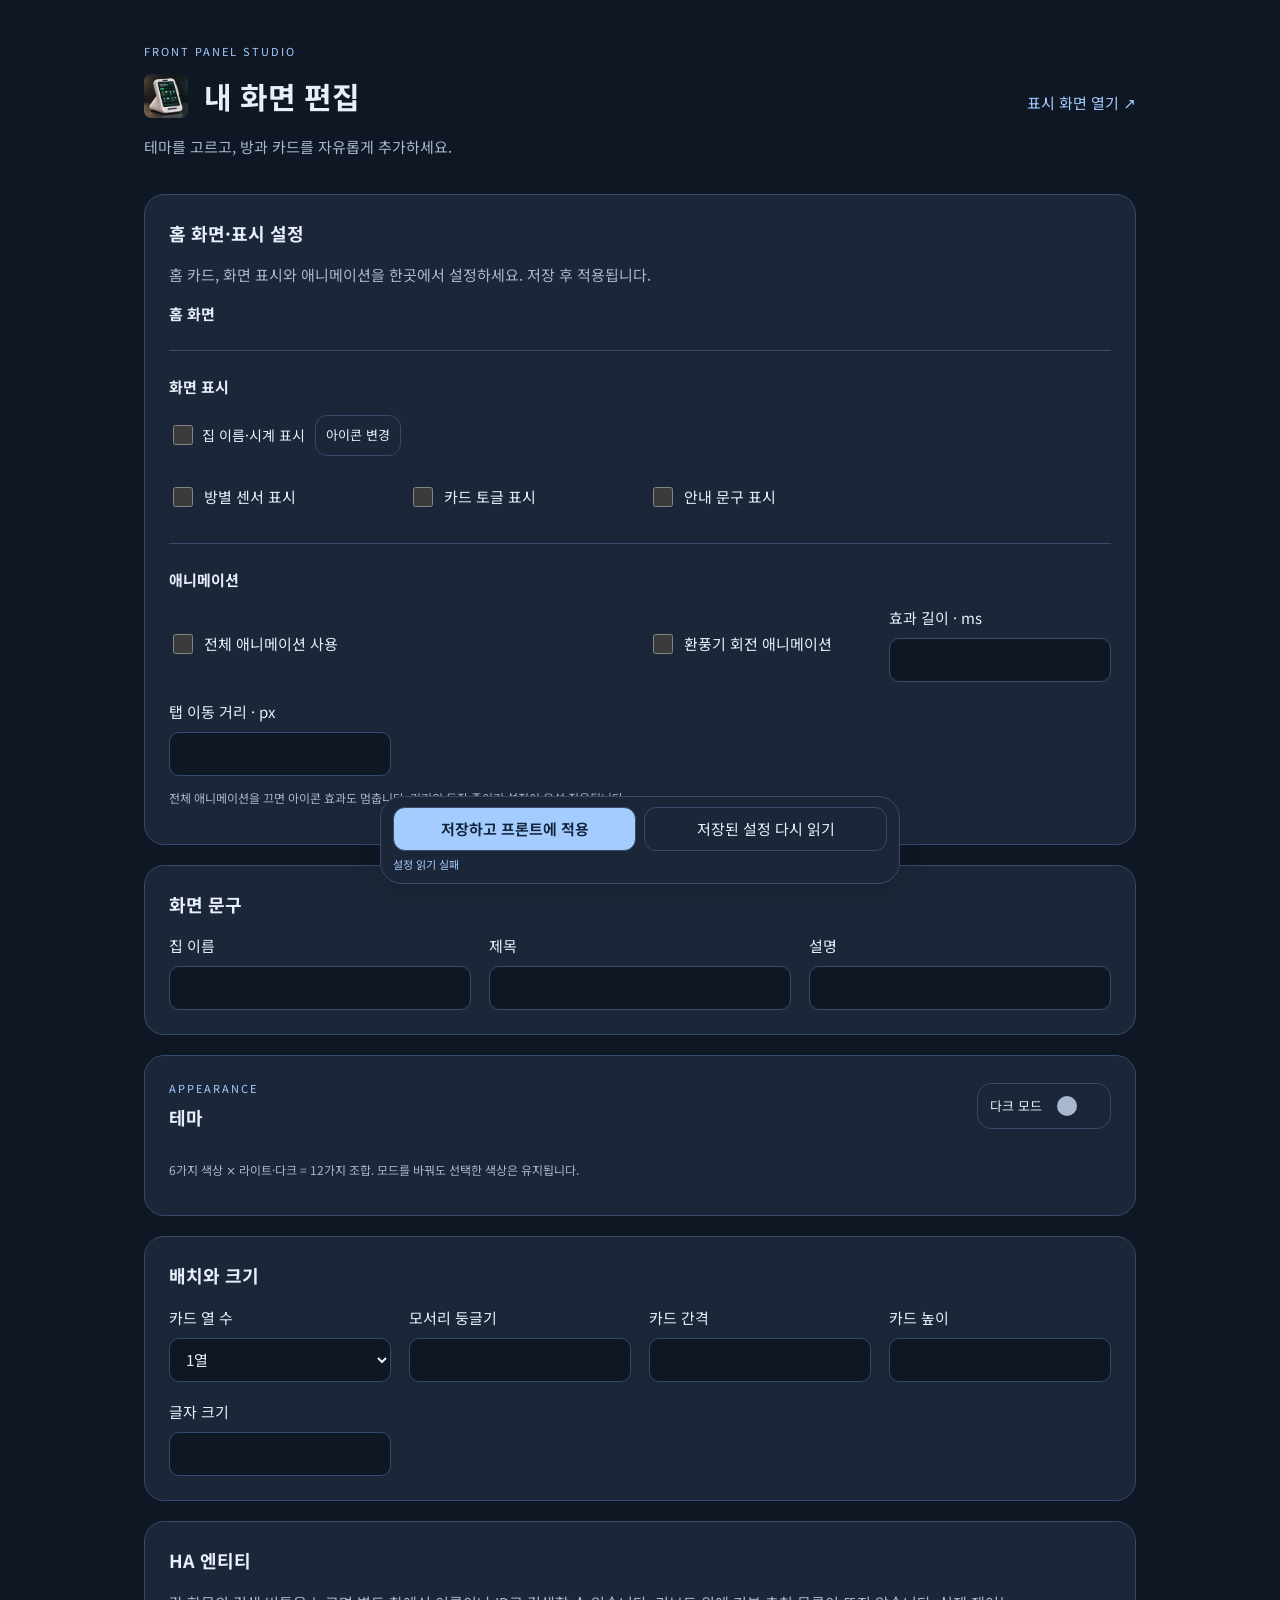
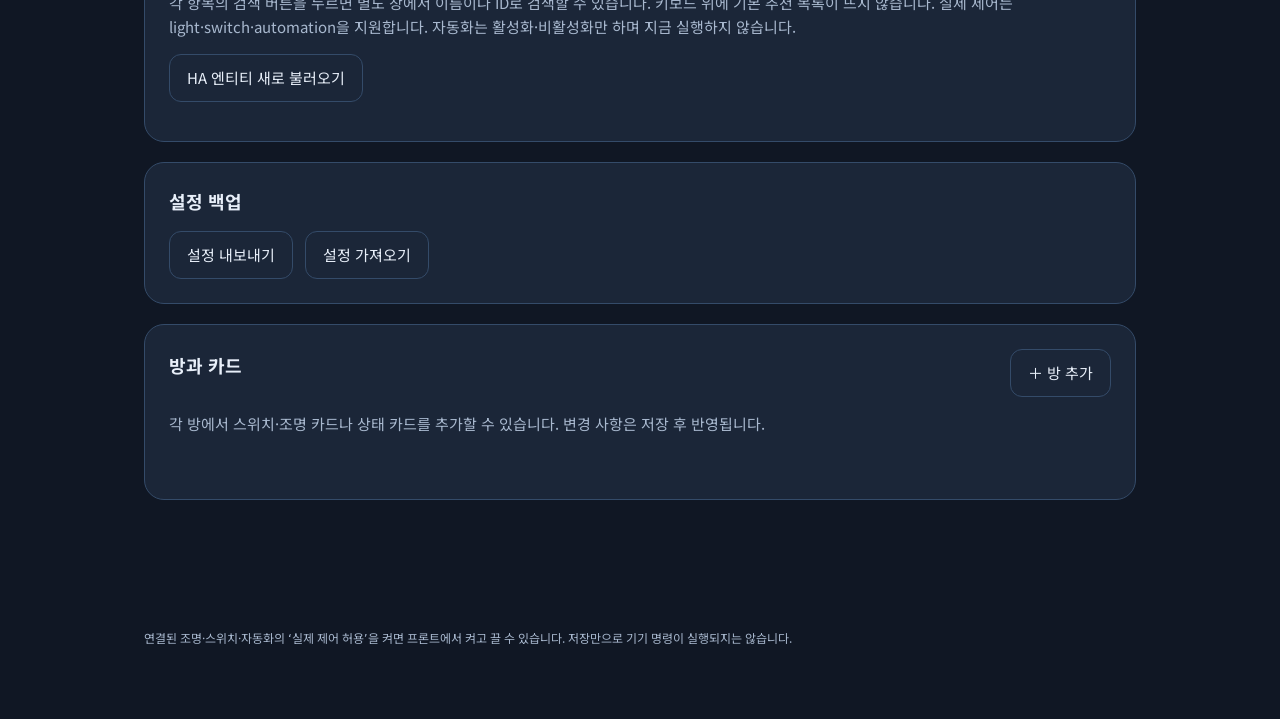
==== front_panel/www/editor.html @ 94c93dd9 "Release Front Panel 1.0.0 with installation guide" ====
<!doctype html>
<html lang="ko"><head><meta charset="utf-8"><meta name="viewport" content="width=device-width,initial-scale=1,interactive-widget=resizes-content"><title>Front Panel · 편집기</title><link rel="stylesheet" href="./editor.css?v=0833"><link rel="stylesheet" href="./appearance.css?v=0834"><link rel="stylesheet" href="./home.css?v=0826"><script defer src="./ui.js?v=0827"></script><script defer src="./editor.js?v=0833"></script><link rel="stylesheet" href="./glass.css?v=0833"></head>
<body><main class="editor"><header><div><p class="eyebrow">FRONT PANEL STUDIO</p><h1 class="editor-title"><img src="./addon-icon.png?v=0826" width="44" height="44" alt=""><span>내 화면 편집</span></h1><p>테마를 고르고, 방과 카드를 자유롭게 추가하세요.</p></div><a href="./?view=panel" target="_blank" rel="noopener">표시 화면 열기 ↗</a></header>
<form id="editor-form">
<section id="home-display-settings"><h2>홈 화면·표시 설정</h2><p>홈 카드, 화면 표시와 애니메이션을 한곳에서 설정하세요. 저장 후 적용됩니다.</p><div class="settings-group"><h3>홈 화면</h3><div id="home-settings"></div></div><div class="settings-group" id="display-settings"><h3>화면 표시</h3><div class="fields"><div class="header-display-controls"><label class="check"><input name="header" type="checkbox">집 이름·시계 표시</label><button type="button" id="change-header-icon">아이콘 변경</button></div><label class="check"><input name="sensors" type="checkbox">방별 센서 표시</label><label class="check"><input name="card_toggles" type="checkbox">카드 토글 표시</label><label class="check"><input name="notice" type="checkbox">안내 문구 표시</label></div></div><div class="settings-group" id="animation-settings"><h3>애니메이션</h3><div class="fields"><label class="check"><input name="enabled" type="checkbox">전체 애니메이션 사용</label><div id="home-animation-settings"></div><label class="check"><input name="fan_enabled" type="checkbox">환풍기 회전 애니메이션</label><label>효과 길이 · ms<input name="duration" type="number" min="0" max="800" required></label><label>탭 이동 거리 · px<input name="distance" type="number" min="0" max="30" required></label></div><p class="hint">전체 애니메이션을 끄면 아이콘 효과도 멈춥니다. 기기의 동작 줄이기 설정이 우선 적용됩니다.</p></div></section>
<section><h2>화면 문구</h2><div class="fields"><label>집 이름<input name="brand" maxlength="80" required></label><label>제목<input name="title" maxlength="80" required></label><label>설명<input name="subtitle" maxlength="80" required></label></div></section>
<section class="appearance-section"><div class="appearance-toolbar"><div><p class="eyebrow">APPEARANCE</p><h2>테마</h2></div><button type="button" id="editor-mode-toggle" class="mode-control" role="switch" aria-checked="false" aria-label="다크 모드"><span>다크 모드</span><span class="mode-toggle-track" aria-hidden="true"><i></i></span></button></div><p id="theme-summary"></p><div id="themes" class="theme-grid"></div><p class="hint">6가지 색상 × 라이트·다크 = 12가지 조합. 모드를 바꿔도 선택한 색상은 유지됩니다.</p></section>
<section><h2>배치와 크기</h2><div class="fields"><label>카드 열 수<select name="columns"><option value="1">1열</option><option value="2">2열</option><option value="3">3열</option></select></label><label>모서리 둥글기<input name="radius" type="number" min="0" max="48" required></label><label>카드 간격<input name="gap" type="number" min="4" max="40" required></label><label>카드 높이<input name="cardHeight" type="number" min="110" max="300" required></label><label>글자 크기<input name="fontSize" type="number" min="12" max="24" required></label></div></section>
<section><h2>HA 엔티티</h2><p>각 항목의 검색 버튼을 누르면 별도 창에서 이름이나 ID로 검색할 수 있습니다. 키보드 위에 기본 추천 목록이 뜨지 않습니다. 실제 제어는 light·switch·automation을 지원합니다. 자동화는 활성화·비활성화만 하며 지금 실행하지 않습니다.</p><button type="button" id="load-entities">HA 엔티티 새로 불러오기</button><p id="ha-message" role="status"></p></section>


<section><h2>설정 백업</h2><div class="actions"><button id="export" type="button">설정 내보내기</button><label class="file">설정 가져오기<input id="import" type="file" accept="application/json,.json"></label></div></section>
<section><div class="section-head"><h2>방과 카드</h2><button type="button" id="add-room">＋ 방 추가</button></div><p>각 방에서 스위치·조명 카드나 상태 카드를 추가할 수 있습니다. 변경 사항은 저장 후 반영됩니다.</p><div id="editor-room-tabs" class="editor-room-tabs" role="tablist" aria-label="편집할 방"></div><div id="rooms-editor"></div></section>
<footer><button type="submit" id="save">저장하고 프론트에 적용</button><button type="button" id="reload">저장된 설정 다시 읽기</button><span id="message" role="status"></span></footer>
</form><p class="hint">연결된 조명·스위치·자동화의 ‘실제 제어 허용’을 켜면 프론트에서 켜고 끌 수 있습니다. 저장만으로 기기 명령이 실행되지는 않습니다.</p></main><dialog id="header-icon-dialog" aria-labelledby="header-icon-title"><h2 id="header-icon-title">아이콘 변경</h2><p>File Editor의 www 폴더에 이미지를 넣고, 그 안의 상대 경로를 입력하세요.</p><label>이미지 경로<input id="header-icon-path" type="text" maxlength="240" placeholder="front-panel/icon.png" autocomplete="off"></label><p class="hint">PNG · JPG · WEBP · GIF, 2MB 이하. 비워 두면 기본 아이콘을 사용합니다. 파일을 교체한 뒤 표시 화면을 새로고침하세요.</p><p id="header-icon-error" role="status"></p><div class="actions"><button type="button" id="apply-header-icon">선택</button><button type="button" id="cancel-header-icon">취소</button></div></dialog></body></html>
---- front_panel/www/editor.css ----
@font-face{font-family:PanelKO;src:url('./panel-ko.ttf?v=0825') format('truetype');font-weight:100 900;font-display:swap}
:root{--bg:#101724;--surface:#1b2638;--text:#e8eff9;--muted:#a8b8ce;--accent:#a4ccff;--line:#344b69;--active:#b4d6ff;--soft:#b4d6ff;--on-active:#12243b;--on-accent:#12243b;color-scheme:dark}@font-face{font-family:PanelFallback;src:url('./panel-ko.woff2') format('woff2');font-weight:100 900;font-display:swap;unicode-range:U+AC00-D7A3,U+1100-11FF,U+3130-318F}*{box-sizing:border-box}[hidden]{display:none!important}body{margin:0;background:var(--bg);color:var(--text);font:15px PanelKO,PanelFallback,system-ui,sans-serif;line-height:1.6}.editor{max-width:1040px;padding:32px 24px 60px;margin:auto}header,.section-head{display:flex;align-items:center;justify-content:space-between;gap:20px}h1{margin:4px 0;font-size:30px}h2{font-size:18px;margin:0 0 16px}p{color:var(--muted)}.eyebrow{letter-spacing:2px;font-size:11px;color:var(--accent)}section{background:var(--surface);border:1px solid var(--line);border-radius:20px;padding:24px;margin:20px 0}.fields{display:grid;grid-template-columns:repeat(auto-fit,minmax(180px,1fr));gap:18px}label{display:flex;flex-direction:column;gap:8px;color:var(--text)}input,select,button,.file{font:inherit;color:inherit}input,select{width:100%;min-height:44px;background:var(--bg);border:1px solid var(--line);border-radius:10px;padding:9px 12px}input::placeholder{color:var(--muted)}.check{flex-direction:row;align-items:center;min-height:44px}.check input{width:20px;min-height:20px;height:20px;accent-color:var(--accent)}button,.file{border:1px solid var(--line);border-radius:12px;background:var(--surface);padding:11px 17px;cursor:pointer}button:disabled{opacity:.4;cursor:default}button[type=submit]{background:var(--accent);color:var(--on-accent);font-weight:650}a{color:var(--accent);text-decoration:none}.actions,footer{display:flex;align-items:center;flex-wrap:wrap;gap:12px}footer{display:grid;grid-template-columns:repeat(2,minmax(0,1fr));align-items:stretch;position:sticky;bottom:16px;bottom:max(16px,env(safe-area-inset-bottom));z-index:4;width:min(520px,calc(100% - 24px));background:var(--surface);border:1px solid var(--line);border-radius:22px;padding:10px 12px;margin:20px auto;gap:6px 8px;box-shadow:0 10px 26px #0000001c}.file input{display:none}footer>button{min-width:0;min-height:44px;padding:8px 6px;white-space:normal;word-break:keep-all;overflow-wrap:normal}#message{grid-column:1/-1;color:var(--accent);font-size:11px;line-height:1.4;min-width:0;overflow-wrap:anywhere}small,.hint{color:var(--muted);font-size:12px}.login{max-width:430px;margin:10vh auto;padding:30px}.login form{display:grid;gap:20px;margin:30px 0}button:focus-visible,input:focus-visible,select:focus-visible,a:focus-visible{outline:3px solid var(--accent);outline-offset:3px}
.theme-grid{display:grid;grid-template-columns:repeat(3,1fr);gap:14px}.theme-tile{text-align:left;padding:12px;background:var(--bg)}.theme-tile[aria-pressed=true]{outline:2px solid var(--accent);outline-offset:2px}.theme-preview{height:65px;display:flex;gap:8px;align-items:center;padding:14px;border-radius:8px;margin-bottom:10px}.theme-preview span{display:block;flex:1;height:30px;border-radius:7px}.theme-tile b{font-size:13px}.room-editor{padding:18px;border:1px solid var(--line);border-radius:15px;margin:18px 0;background:var(--bg)}.room-head{display:flex;align-items:end;gap:10px;margin-bottom:18px}.room-head label{flex:1}.room-head button{padding:10px}.card-editor{background:var(--surface);border:1px solid var(--line);padding:16px;border-radius:12px;margin-bottom:14px}.card-editor-top{display:flex;align-items:end;gap:8px;margin-bottom:14px}.card-editor-top label{flex:1}.card-editor-top button{padding:10px}.icon-preview{display:grid;place-items:center;width:40px;min-width:40px;height:44px;color:var(--accent)}.icon-preview svg{height:29px;width:29px}.danger{color:var(--text);border-style:dashed}.room-sensors{border:1px solid var(--line);border-radius:12px;padding:16px;margin-bottom:20px;background:var(--surface)}.room-sensors h3{font-size:15px;margin:0 0 14px}.entity-field{display:flex;gap:8px;min-width:0}.entity-field input{min-width:0;flex:1;text-overflow:ellipsis;cursor:pointer}.entity-field button{flex-shrink:0;padding:9px 12px}
.entity-picker{position:fixed;top:var(--picker-top,0px);left:var(--picker-left,0px);width:var(--picker-width,100%);height:var(--picker-height,100dvh);display:flex;align-items:center;justify-content:center;background:var(--bg);z-index:9999;padding:12px;overflow:hidden}.picker-box{width:min(640px,100%);height:100%;max-height:900px;min-height:0;display:flex;flex-direction:column;gap:12px;background:var(--surface);border:1px solid var(--line);border-radius:18px;padding:16px}.picker-head{display:flex;align-items:center;justify-content:space-between;gap:12px;flex-shrink:0}.picker-head h2{margin:0;font-size:17px}.picker-head button{padding:8px 12px}.picker-search{font-size:16px;flex-shrink:0;min-height:48px}.picker-count{margin:0;font-size:12px;flex-shrink:0}.picker-results{flex:1;min-height:0;overflow-y:auto;overscroll-behavior:contain;touch-action:pan-y;display:flex;flex-direction:column;gap:8px}.entity-result{text-align:left;display:block;flex-shrink:0;padding:10px 12px;min-height:66px;overflow-wrap:anywhere;background:var(--bg)}.entity-result b{display:block;font-size:14px}.entity-result span{display:block;font-size:12px;color:var(--muted)}.entity-result small{color:var(--accent)}.picker-footer{display:flex;gap:8px;flex-wrap:wrap;flex-shrink:0}.picker-footer button{padding:9px 12px}
.editor-room-tabs{display:flex;gap:8px;overflow-x:auto;position:sticky;top:0;z-index:3;background:var(--surface);padding:12px 0;scrollbar-width:thin}.editor-room-tab{flex-shrink:0;min-height:44px}.editor-room-tab[aria-selected=true]{background:var(--accent);color:var(--on-accent);border-color:var(--accent);font-weight:650}.sensor-editor{padding:14px 0;border-bottom:1px solid var(--line);margin-bottom:16px}.room-head label,.card-editor-top label{min-width:0}button:focus-visible{outline:2px solid var(--accent);outline-offset:2px}
.settings-group+.settings-group{border-top:1px solid var(--line);margin-top:24px;padding-top:24px}.settings-group h3{font-size:15px;margin:0 0 14px}#home-animation-settings{min-width:0}
@media(max-width:650px){header{display:block}.editor{padding:20px 12px}section{padding:17px}footer>button{font-size:12px}.fields{grid-template-columns:1fr}.theme-grid{grid-template-columns:repeat(2,1fr)}.room-editor{padding:12px}.room-head,.card-editor-top{flex-wrap:wrap}.room-head label{flex-basis:100%}.card-editor-top label{flex-basis:65%}.card-editor{padding:12px}.section-head{align-items:start}.section-head button{font-size:12px;padding:9px}.entity-picker{padding:4px}.picker-box{padding:12px;border-radius:12px;gap:8px}}

.header-display-controls{grid-column:1/-1;display:flex;align-items:center;gap:10px;flex-wrap:nowrap}.header-display-controls .check{margin:0;font-size:14px;gap:6px;white-space:nowrap}#change-header-icon{font-size:13px;padding:9px 10px;white-space:nowrap;transition:opacity 180ms ease}#change-header-icon:disabled{opacity:.4;cursor:not-allowed}#header-icon-dialog{max-width:min(520px,calc(100% - 24px));background:var(--surface);color:var(--text);border:1px solid var(--line);border-radius:18px;padding:24px}#header-icon-dialog::backdrop{background:rgb(0 0 0 / .55)}#header-icon-error{color:var(--accent)}

.check.setting-disabled{opacity:.45;cursor:not-allowed}.check.setting-disabled input{cursor:not-allowed}

.home-connection-group{min-width:0;border:1px solid var(--line);border-radius:14px;padding:4px 16px;margin:12px 0;background:var(--bg)}.home-connection-group>summary{min-width:0}.connection-title{font-weight:650;color:var(--text)}.connection-status{display:block;padding-left:18px;overflow:hidden;text-overflow:ellipsis;white-space:nowrap;max-width:100%;color:var(--muted)}.home-connection-group>.fields{padding-top:4px}.home-connection-group .hint{overflow-wrap:anywhere}.home-connection-group .fields>label{min-width:0}

.home-connection-group.connection-disabled{opacity:.45}.home-connection-group.connection-disabled input,.home-connection-group.connection-disabled select,.home-connection-group.connection-disabled button{cursor:not-allowed}

.connection-subsection{grid-column:1/-1;min-width:0}.connection-subsection+.connection-subsection{border-top:1px solid var(--line);padding-top:16px;margin-top:4px}.connection-subtitle{font-size:14px;color:var(--text);margin:0 0 10px}.home-connection-group .connection-subsection>.fields{margin-top:0;padding-top:0}

/* Separate add-card buttons from the following sensor editor, including wrapped rows. */
.room-editor>.actions+.room-sensors{margin-top:20px}

.editor-title{display:flex;align-items:center;gap:16px}.editor-title img{width:44px;height:44px;object-fit:contain;flex-shrink:0}@media(max-width:650px){.editor-title{gap:14px}.editor-title img{width:40px;height:40px}}
---- front_panel/www/appearance.css ----
/* Shared appearance controls and semantic states. No CDN or runtime library. */
/* Floating navigation geometry is shared by every theme; glass keeps its approved material overrides. */
nav{bottom:16px;bottom:max(16px,env(safe-area-inset-bottom));width:min(520px,calc(100% - 48px));border:1px solid var(--line);border-radius:22px;padding:4px;background:var(--surface);box-shadow:0 10px 26px #0000001c}
nav .nav-item{border-radius:18px;min-height:44px;padding:8px 10px}
/* Navigation glyphs must not depend on a platform/font fallback. Center the visible icon+label group. */
.nav-item{line-height:1.2}
.nav-item .nav-icon{display:inline-flex;align-items:center;justify-content:center;flex:0 0 21px;width:21px;height:21px;font-size:0;line-height:0}
.nav-item .nav-icon svg{display:block;width:21px;height:21px}
.nav-item .nav-label{display:inline-block;flex:0 0 auto;font-size:inherit;line-height:inherit}

/* Viewer switch: dark on the left, light on the right; editor toggle unchanged. */
#panel-mode-toggle .mode-toggle-track{width:50px;height:32px;padding:3px;background:var(--switch-off);transition:background-color var(--motion,200ms) ease}
#panel-mode-toggle .mode-toggle-track i{position:relative;width:26px;height:26px;background:var(--accent);color:var(--on-accent);transform:translateX(18px);transition:transform var(--motion,200ms) cubic-bezier(.22,.68,.25,1),background-color var(--motion,200ms) ease,color var(--motion,200ms) ease}
#panel-mode-toggle[aria-checked=true] .mode-toggle-track i{transform:translateX(0)}
#panel-mode-toggle[aria-checked=true] .mode-toggle-track{background:var(--switch-off)}
#panel-mode-toggle .mode-toggle-track svg{position:absolute;inset:5px;width:16px;height:16px;transition:opacity var(--motion,200ms) ease,transform var(--motion,200ms) ease}
#panel-mode-toggle .mode-moon{opacity:0;transform:rotate(-35deg) scale(.65)}
#panel-mode-toggle .mode-sun{opacity:1;transform:rotate(0) scale(1)}
#panel-mode-toggle[aria-checked=true] .mode-moon{opacity:1;transform:rotate(0) scale(1)}
#panel-mode-toggle[aria-checked=true] .mode-sun{opacity:0;transform:rotate(35deg) scale(.65)}
:root.no-motion #panel-mode-toggle .mode-toggle-track,:root.no-motion #panel-mode-toggle .mode-toggle-track i,:root.no-motion #panel-mode-toggle .mode-toggle-track svg{transition:none}
@media(prefers-reduced-motion:reduce){#panel-mode-toggle .mode-toggle-track,#panel-mode-toggle .mode-toggle-track i,#panel-mode-toggle .mode-toggle-track svg{transition:none}}

.header-tools{display:flex;align-items:center;gap:14px}.mode-control{display:inline-flex;align-items:center;justify-content:center;gap:12px;min-height:44px;padding:9px 12px;border:1px solid var(--line);border-radius:14px;background:var(--surface);color:var(--text);font:inherit;cursor:pointer;flex-shrink:0}.mode-control:focus-visible{outline:3px solid var(--accent);outline-offset:3px}.mode-toggle-track{position:relative;display:block;width:44px;height:26px;border-radius:20px;background:var(--switch-off);padding:3px;flex-shrink:0}.mode-toggle-track i{display:block;width:20px;height:20px;border-radius:50%;background:var(--muted);transition:transform var(--motion,180ms),background-color var(--motion,180ms)}.mode-control[aria-checked=true] .mode-toggle-track{background:var(--accent)}.mode-control[aria-checked=true] .mode-toggle-track i{background:var(--on-accent);transform:translateX(18px)}#panel-mode-toggle{padding:5px;border-radius:14px}
.device-card{box-shadow:none}.device-card .icon{width:48px;height:48px;display:grid;place-items:center;border-radius:16px;background:var(--icon-bg-off);color:var(--icon-off);flex-shrink:0}.device-card .icon svg{width:26px;height:26px}.device-card[aria-pressed=true]{border-color:var(--active-border)}.device-card[aria-pressed=true] .icon{background:var(--icon-bg-on);color:var(--icon-on)}.device-card .card-top{margin-bottom:22px}.room-tabs button[aria-selected=true],.nav-item.active{background:var(--soft);color:var(--accent)}:root[data-mode=light] .device-card{box-shadow:0 2px 6px rgba(20,28,40,.035)}:root[data-mode=dark] .device-card{box-shadow:none}
.appearance-toolbar{display:flex;align-items:center;justify-content:space-between;gap:16px}.appearance-toolbar h2{margin:0}.appearance-toolbar .eyebrow{margin:0 0 5px}.appearance-toolbar .mode-control{font-size:13px}.theme-grid{gap:16px}.theme-tile{padding:10px;border-radius:16px;background:var(--surface);border:1px solid var(--line)}.theme-tile[aria-pressed=true]{outline:2px solid var(--accent);outline-offset:2px}.theme-preview{height:92px;display:flex;flex-direction:column;align-items:stretch;gap:12px;padding:12px;background:var(--mini-background);border-radius:10px;border:1px solid var(--mini-line);margin-bottom:10px}.theme-preview .mini-header{display:flex;align-items:center;gap:6px;height:8px;flex:none;background:none}.theme-preview .mini-dot{width:8px;height:8px;border-radius:50%;background:var(--mini-accent);display:block;flex-shrink:0}.theme-preview .mini-line{height:4px;width:35%;background:var(--mini-line);border-radius:4px;display:block}.theme-preview .mini-controls{display:flex;height:40px;gap:8px;background:none;flex:none;border-radius:0}.theme-preview .mini-card{display:flex;align-items:center;justify-content:space-between;flex:1;height:40px;padding:8px;border-radius:8px;background:var(--mini-surface);border:1px solid var(--mini-line)}.theme-preview .mini-card.on{background:var(--mini-active)}.theme-preview .mini-card:not(.on) .mini-dot{background:var(--mini-line)}.theme-preview .mini-switch{display:block;width:17px;height:9px;border-radius:8px;background:var(--mini-line)}.theme-preview .on .mini-switch{background:var(--mini-accent)}.theme-name{display:flex;align-items:center;justify-content:space-between;padding:0 3px;gap:8px}.theme-name b{font-size:13px}.theme-check{color:var(--accent);font-size:15px;min-width:18px;font-weight:700}#theme-summary{font-size:13px;line-height:1.7;margin:16px 0}
@media(max-width:650px){.appearance-toolbar{align-items:start;flex-wrap:wrap}.appearance-toolbar .mode-control{margin-left:auto}.theme-grid{gap:12px}.header-tools{gap:8px}#panel-mode-toggle{padding:4px;min-height:40px}.clock strong{font-size:24px}.clock span{font-size:10px}.theme-preview{padding:9px;gap:12px}.theme-preview .mini-card{padding:7px}}

.device-card[aria-pressed=true] .fan-hub{fill:var(--icon-bg-on)}
---- front_panel/www/home.css ----
.weather-symbol g{transform-box:view-box}.weather-rays{transform-origin:24px 24px;animation:weather-rays 24s linear infinite}.weather-cloud{animation:weather-cloud 6s ease-in-out infinite}.weather-rain-detail{animation:weather-rain 1.5s linear infinite}.weather-snow-detail,.weather-mixed-detail{animation:weather-snow 3s ease-in-out infinite}.weather-stars,.weather-partly-sun{animation:weather-glow 3s ease-in-out infinite}.weather-fog-detail,.weather-wind{animation:weather-breeze 3s ease-in-out infinite}.weather-storm-detail{animation:weather-lightning 6s linear infinite}@keyframes weather-rays{to{transform:rotate(360deg)}}@keyframes weather-cloud{0%,100%{transform:translateX(-1px)}50%{transform:translateX(1px)}}@keyframes weather-rain{0%{transform:translateY(-1px);opacity:.3}35%{opacity:1}100%{transform:translateY(3px);opacity:.3}}@keyframes weather-snow{0%,100%{transform:translate(0,-1px);opacity:.6}50%{transform:translate(1px,2px);opacity:1}}@keyframes weather-glow{0%,100%{opacity:.55}50%{opacity:1}}@keyframes weather-breeze{0%,100%{transform:translateX(-1px)}50%{transform:translateX(2px)}}@keyframes weather-lightning{0%,69%,76%,100%{opacity:.55}70%,73%{opacity:1}71%,74%{opacity:.35}}[data-icon-animation=false] .weather-symbol *,[data-icon-animation=false] .laundry-card *,.no-motion .weather-symbol *{animation:none!important;transform:none!important}@media(prefers-reduced-motion:reduce){.weather-symbol *,.laundry-card *{animation:none!important;transform:none!important}}
.home-content{display:grid;gap:18px;margin-top:18px}.home-card{background:var(--surface);border:1px solid var(--line);border-radius:var(--radius);padding:26px;min-width:0;overflow:hidden}.home-large{height:360px;display:flex;flex-direction:column;justify-content:space-between}.home-card-head{display:flex;align-items:center;justify-content:space-between;gap:12px}.home-eyebrow{font-size:17px;font-weight:650;color:var(--text)}.home-chip{font-size:12px;line-height:1.5;color:var(--accent);background:var(--bg);border:1px solid var(--line);padding:6px 12px;border-radius:999px;flex-shrink:0}.home-hero{display:flex;align-items:center;justify-content:space-between;gap:18px;min-width:0}.home-hero>div{min-width:0}.home-muted{font-size:13px;color:var(--muted);line-height:1.6;margin:6px 0;overflow-wrap:anywhere}.home-big{display:block;color:var(--text);font-size:clamp(32px,7vw,64px);line-height:1.3;font-weight:600;letter-spacing:-1px;overflow-wrap:anywhere}.laundry-time{display:flex;align-items:baseline;flex-wrap:wrap;gap:4px 10px}.laundry-suffix{font-size:18px;color:var(--muted);letter-spacing:0;white-space:nowrap}.home-hero svg{width:96px;height:96px;color:var(--accent);flex-shrink:0}.laundry-card{border-color:var(--active-border);background:var(--active)}.laundry-card .home-big{color:var(--on-active)}.home-card h2{font-size:20px;font-weight:600;margin:0;color:var(--text)}.home-tasks{padding:0;margin:14px 0 0;list-style:none;display:grid;gap:12px}.home-tasks li{display:flex;gap:12px;align-items:flex-start;flex-wrap:wrap;font-size:16px;line-height:1.6;color:var(--text);overflow-wrap:anywhere}.home-tasks li>span:nth-child(2){flex:1;min-width:0}.home-tasks small{flex-basis:100%;padding-left:28px}.task-dot{color:var(--accent);flex-shrink:0}.home-connections{margin-top:22px}.home-connections summary{cursor:pointer;color:var(--accent);padding:10px 0}.home-connections .fields{margin-top:16px}.todo-section{margin-top:22px;padding-top:20px;border-top:1px solid var(--line)}.todo-section h2{font-size:16px}.todo-section .home-chip{font-size:11px;padding:4px 10px}.todo-section>.home-muted{margin:12px 0 0}.weather-location small{display:block;font-size:10px;letter-spacing:1.4px;margin:0 0 6px}.weather-location h2{font-size:20px;line-height:1.4}.weather-hero{flex:1;gap:20px;padding:12px 0}.weather-temperature{font-size:76px;letter-spacing:-3px;line-height:1.1;margin:4px 0 12px;font-variant-numeric:tabular-nums}.weather-range{display:flex;gap:20px;flex-wrap:wrap;font-size:14px;color:var(--text)}.weather-high::before{content:'↑ ';color:var(--accent)}.weather-low::before{content:'↓ ';color:var(--muted)}.weather-scene{display:flex;flex-direction:column;align-items:center;gap:8px;flex-shrink:0}.weather-orb{width:118px;height:118px;border-radius:36px;background:var(--soft);display:grid;place-items:center}.weather-orb .weather-symbol{width:84px;height:84px;color:var(--accent)}.weather-condition{font-size:19px;color:var(--text);text-align:center;max-width:160px;overflow-wrap:anywhere}.weather-metrics{display:grid;grid-template-columns:repeat(4,minmax(0,1fr));gap:12px;border-top:1px solid var(--line);padding-top:16px}.weather-metric{min-width:0;display:flex;flex-wrap:wrap;align-items:baseline;justify-content:center;text-align:center;column-gap:7px}.metric-label{flex-basis:100%;font-size:12px;color:var(--muted);margin-bottom:6px}.weather-metric>*{text-align:center}.weather-metric strong{font-size:24px;color:var(--text);font-weight:600;font-variant-numeric:tabular-nums}.weather-metric small{font-size:10px;margin:0;white-space:nowrap}.room-tabs,.editor-room-tabs{display:flex;flex-wrap:nowrap!important;gap:var(--tab-gap,6px);overflow:hidden;min-width:0}.room-tabs button,.editor-room-tabs button{flex:1 1 auto;min-width:0;max-width:100%;white-space:nowrap!important;overflow:hidden;text-overflow:ellipsis;font-size:var(--tab-font,15px);padding:11px var(--tab-pad,18px);line-height:1.4;min-height:42px}
.laundry-card{background:var(--surface);border-color:var(--line);position:relative}.laundry-head .laundry-name{font-size:26px;font-weight:650;letter-spacing:-.5px}.laundry-status{display:inline-flex;align-items:center;gap:7px;border:1px solid var(--line);background:var(--bg);color:var(--accent);border-radius:999px;padding:7px 12px;font-size:12px}.laundry-status-dot{width:6px;height:6px;background:currentColor;border-radius:50%}.laundry-body{display:grid;grid-template-columns:minmax(0,1fr) 150px;gap:24px;align-items:center;flex:1;min-height:0}.laundry-copy{min-width:0}.laundry-card .laundry-remaining{color:var(--text);font-size:var(--laundry-time-size,clamp(48px,8vw,88px));line-height:1.2;font-weight:650;letter-spacing:-2px;font-variant-numeric:tabular-nums;max-width:100%;white-space:nowrap}.laundry-time{flex-direction:row;align-items:baseline;flex-wrap:nowrap;gap:12px;width:100%}.laundry-time .laundry-suffix{align-self:baseline;text-align:left;flex-shrink:0}.laundry-suffix{color:var(--muted);font-size:22px;line-height:1.5}.laundry-visual{width:150px;height:178px;display:grid;place-items:center;border-radius:32px;background:var(--soft);color:var(--accent)}.laundry-machine{width:112px;height:146px;color:var(--accent)}.laundry-drum{transform-origin:60px 88px;animation:laundry-spin 12s linear infinite}.laundry-card[data-home-card=washer] .laundry-drum{animation:laundry-sway 4s ease-in-out infinite alternate}.laundry-detail{stroke-width:2;opacity:.8}.laundry-footer{display:flex;align-items:center;justify-content:space-between;gap:16px;border-top:1px solid var(--line);padding-top:18px;min-height:62px}.laundry-activity{display:flex;align-items:center;gap:10px;min-width:0}.laundry-phase{font-size:22px;font-weight:500;color:var(--text);overflow-wrap:anywhere}.laundry-bars{display:flex;align-items:center;gap:3px;height:16px;color:var(--accent);flex-shrink:0}.laundry-bars i{width:3px;height:12px;border-radius:2px;background:currentColor;transform-origin:50% 50%;animation:laundry-wave 1.2s ease-in-out infinite alternate}.laundry-bars i:nth-child(2){animation-delay:-.4s}.laundry-bars i:nth-child(3){animation-delay:-.8s}.laundry-finish{display:flex;align-items:baseline;justify-content:flex-end;gap:10px;flex-wrap:wrap;text-align:right}.laundry-finish>span{font-size:22px;color:var(--muted)}.laundry-finish strong{font-size:22px;color:var(--text);font-weight:600;font-variant-numeric:tabular-nums}@keyframes laundry-spin{to{transform:rotate(360deg)}}@keyframes laundry-sway{from{transform:rotate(-22deg)}to{transform:rotate(22deg)}}@keyframes laundry-wave{from{transform:scaleY(.35)}to{transform:scaleY(1)}}@media(prefers-reduced-motion:reduce){.laundry-drum,.laundry-bars i{animation:none!important}}
@media(max-width:460px){.laundry-head .laundry-name{font-size:23px}.laundry-body{grid-template-columns:minmax(0,1fr) 68px;gap:12px}.laundry-visual{width:68px;height:106px;border-radius:23px}.laundry-machine{width:60px;height:84px}.laundry-card .laundry-remaining{font-size:var(--laundry-time-size,44px);letter-spacing:-1.5px}.laundry-status{font-size:11px;padding:6px 10px}.laundry-suffix{font-size:16px}.laundry-footer{padding-top:14px;gap:10px}.laundry-phase{font-size:18px}.laundry-finish{gap:4px 8px;max-width:140px}.laundry-finish>span{font-size:18px}.laundry-finish strong{font-size:18px}.laundry-activity{gap:7px}.laundry-time{gap:6px 8px}}
@media(max-width:460px){.home-content{gap:12px}.home-card{padding:20px}.home-large{height:350px}.home-hero{gap:10px}.home-hero svg{width:66px;height:66px}.home-big{font-size:36px}.home-eyebrow{font-size:16px}.home-chip{font-size:11px;padding:5px 9px}.home-muted{font-size:12px}.home-card h2{font-size:18px}.laundry-suffix{font-size:16px}.weather-temperature{font-size:62px}.weather-location h2{font-size:17px}.weather-orb{width:88px;height:88px;border-radius:28px}.weather-orb .weather-symbol{width:66px;height:66px}.weather-condition{font-size:17px;max-width:110px}.weather-range{gap:12px;font-size:12px}.weather-metrics{gap:8px;padding-top:14px}.weather-metric{column-gap:4px}.weather-metric strong{font-size:22px}.weather-metric small{font-size:9px}.metric-label{font-size:11px}.todo-section h2{font-size:15px}}

.weather-values{display:flex;align-items:flex-end;margin-bottom:12px;gap:18px;white-space:nowrap;font-size:clamp(24px,calc(20vw - 38px),76px)}.weather-values .weather-temperature{margin:4px 0 0;font-size:1em;overflow-wrap:normal;white-space:nowrap}.weather-humidity{display:flex;flex-direction:column;align-items:flex-start;flex-shrink:0}.weather-humidity .home-muted{font-size:12px;margin:0;line-height:1.3}.weather-humidity-value{font-size:.5em;line-height:1.1;letter-spacing:-.5px;color:var(--text);font-variant-numeric:tabular-nums}

.metric-label-icon{display:flex;align-items:center;justify-content:center;gap:4px}.metric-label-icon .precipitation-icon{width:14px;height:14px;flex-shrink:0;color:var(--muted)}

/* Weather-specific colors are intentionally identical in light/dark themes. */
.weather-symbol{--weather-sun:#f4c557;--weather-cloud:#b8c7d9;--weather-rain:#70baff;--weather-snow:#b8e7ff;--weather-moon:#c5b3ff;--weather-stars:#f6d57b;--weather-wind:#83d5bf;--weather-fog:#9dacbf;--weather-bolt:#ffd066;--weather-unknown:#9cacbd}
.weather-disc,.weather-rays,.weather-partly-sun{stroke:var(--weather-sun)}.weather-disc,.weather-partly-sun{fill:var(--weather-sun)}.weather-moon{stroke:var(--weather-moon);fill:var(--weather-moon)}.weather-stars{stroke:var(--weather-stars)}.weather-cloud{stroke:var(--weather-cloud);fill:var(--weather-cloud);stroke-width:1.3}.weather-disc,.weather-moon{stroke-width:1.3}.weather-rain-detail,.weather-mixed-detail{stroke:var(--weather-rain)}.weather-mixed-detail path:nth-child(2),.weather-snow-detail{stroke:var(--weather-snow)}.weather-fog-detail{stroke:var(--weather-fog)}.weather-storm-detail{stroke:var(--weather-bolt)}.weather-wind{stroke:var(--weather-wind)}.weather-static{stroke:var(--weather-unknown)}
---- front_panel/www/glass.css ----
/* Reference-matched neutral glass. Static reflections without live blur; icon motion respects existing controls. */
:root[data-theme=glass]{--glass-off:rgba(255,255,255,.12);--glass-edge:rgba(255,255,255,.60);--glass-rim:rgba(255,255,255,.88);--glass-top:#ffffff7d;--glass-shadow:#14161312;--glass-tab:#ffffffe0;--glass-reflection:linear-gradient(118deg,#ffffff52 0%,#ffffff21 43%,#ffffff0b 100%);--glass-surface:linear-gradient(118deg,#ffffff65,#ffffff32 45%,#ffffff1a);--glass-depth:inset 0 1px 1px #ffffff6b,inset 0 -1px 1px #34383210,0 6px 18px #1517130a;--glass-radius:calc(var(--radius,25px) + 5px)}
:root[data-theme=glass][data-mode=dark]{--glass-off:rgba(255,255,255,.045);--glass-edge:rgba(255,255,255,.23);--glass-rim:rgba(255,255,255,.42);--glass-top:#ffffff27;--glass-shadow:#0000001a;--glass-tab:#ffffff1c;--glass-reflection:linear-gradient(118deg,#ffffff24 0%,#ffffff10 43%,#ffffff08 100%);--glass-surface:linear-gradient(118deg,#ffffff24,#ffffff12 45%,#ffffff0c);--glass-depth:inset 0 1px 1px #ffffff21,inset 0 -1px 1px #00000030,0 6px 18px #0000000d}
:root[data-theme=glass] body{background-color:var(--bg);background-image:radial-gradient(ellipse at 98% 0%,#f3d6e1 0%,transparent 63%),radial-gradient(ellipse at 0% 100%,#d5e8f5 0%,transparent 65%),radial-gradient(ellipse at 5% 0%,#ded8ee 0%,transparent 61%),linear-gradient(115deg,#dce4f2,#e7e6f0 50%,#f0dfe8);background-repeat:no-repeat;background-size:100% 100%}
:root[data-theme=glass][data-mode=dark] body{background-image:radial-gradient(ellipse at 0% 0%,#a7afb929,transparent 58%),radial-gradient(ellipse at 0% 100%,#647b6d1c,transparent 50%),linear-gradient(135deg,#25272d,#191b22 60%,#14161c)}
:root[data-theme=glass] *, :root[data-theme=glass] *::before, :root[data-theme=glass] *::after{backdrop-filter:none!important;-webkit-backdrop-filter:none!important;filter:none!important;transition:none!important;will-change:auto!important}
:root[data-theme=glass] .device-card{background-color:var(--glass-off);background-image:var(--glass-reflection);border-color:var(--glass-edge);border-top-color:var(--glass-rim);border-radius:var(--glass-radius);box-shadow:var(--glass-depth);transform:none}
:root[data-theme=glass] .device-card:active{transform:none}
:root[data-theme=glass] .device-card[aria-pressed=true]{background-color:#ffffff;background-image:linear-gradient(135deg,#ffffff,#f1f2ef);border-color:#ffffffd9;border-top-color:#fff;color:var(--on-active);box-shadow:inset 0 1px 1px #fff,inset 0 -1px 2px #a0a59e21,0 5px 14px #00000018}
:root[data-theme=glass] .device-card .icon{background:#ffffff0d;border:1px solid #ffffff28;color:var(--muted);box-shadow:inset 0 1px 0 #ffffff19;border-radius:50%}
:root[data-theme=glass] .device-card[aria-pressed=true] .icon{background:var(--icon-bg-on);border-color:#ffffffb3;color:var(--icon-on);box-shadow:inset 0 1px 0 #fff}
:root[data-theme=glass] .device-card[aria-pressed=true] .device-label{color:var(--on-active)}
:root[data-theme=glass] .device-card[aria-pressed=true] .device-state{color:#606460}
:root[data-theme=glass] .device-card[aria-pressed=true] .switch{background:var(--switch-on);box-shadow:inset 0 1px 2px #165b3c18}
:root[data-theme=glass] .device-card .switch span{background:var(--thumb);box-shadow:0 1px 4px #0002}
:root[data-theme=glass] .weather-card,:root[data-theme=glass] .laundry-card,:root[data-theme=glass] .todo-group,:root[data-theme=glass] .sensor-row,:root[data-theme=glass] .info-list{background-color:var(--glass-off);background-image:var(--glass-surface);border-color:var(--glass-edge);border-top-color:var(--glass-rim);border-radius:var(--glass-radius);box-shadow:var(--glass-depth)}
:root[data-theme=glass] .badge,:root[data-theme=glass] .brand-mark,:root[data-theme=glass] .mode-control{background-color:var(--glass-off);background-image:var(--glass-reflection);border-color:var(--glass-edge);border-top-color:var(--glass-rim);box-shadow:inset 0 1px 0 var(--glass-top)}
:root[data-theme=glass] .room-tabs{background-color:var(--glass-off);background-image:var(--glass-reflection);border:1px solid var(--glass-edge);border-top-color:var(--glass-rim);border-radius:28px;padding:4px;margin-top:24px;box-shadow:var(--glass-depth)}
:root[data-theme=glass] .room-tabs button[aria-selected=true]{background:var(--glass-tab);color:var(--accent);box-shadow:inset 0 1px 0 var(--glass-top),0 2px 5px var(--glass-shadow)}
:root[data-theme=glass] nav{bottom:16px;bottom:max(16px,env(safe-area-inset-bottom));width:min(520px,calc(100% - 48px));border:1px solid var(--glass-edge);border-top-color:var(--glass-rim);border-radius:22px;padding:4px;background-color:var(--glass-off);background-image:var(--glass-reflection);box-shadow:var(--glass-depth),0 10px 26px #0000001c}
:root[data-theme=glass] .nav-item{border-radius:18px;min-height:44px;padding:8px 10px}
:root[data-theme=glass] .nav-item.active{background:var(--glass-tab);color:var(--accent);box-shadow:inset 0 1px 0 var(--glass-top)}
:root[data-theme=glass] .home-chip{background:var(--glass-tab);border-color:var(--glass-edge);color:var(--text)}
/* Existing editor preview tile shows the same grey material before selection. */
.theme-tile[data-theme=glass] .theme-preview{background:linear-gradient(118deg,var(--mini-surface),var(--mini-background));border-top-color:#ffffff70}
.theme-tile[data-theme=glass] .mini-card{background:linear-gradient(118deg,#ffffff28,#ffffff08);border-color:#ffffff40;box-shadow:inset 0 1px 0 #ffffff30}
.theme-tile[data-theme=glass] .mini-card.on{background:#fff;border-color:#fff}
.theme-tile[data-theme=glass] .mini-card.on .mini-dot{background:#343638}
.theme-tile[data-theme=glass] .mini-card.on .mini-switch{background:#288955}
:root[data-theme=glass] .page.enter{animation:none}
/* Coloured weather in BOTH modes; no grey cloud or badge. */
:root[data-theme=glass] .weather-symbol{--weather-sun:#ffc75a;--weather-cloud:#91c9f0;--weather-rain:#52aefb;--weather-snow:#b9eaff;--weather-moon:#bfa5ff;--weather-stars:#ffdb7a;--weather-wind:#71d9b4;--weather-fog:#a1c8df;--weather-bolt:#ffd366;--weather-unknown:#87aed0}
:root[data-theme=glass] .weather-orb{background:linear-gradient(145deg,#badaff50,#d4c0ff24);border:1px solid var(--glass-edge)}
/* Let the actual page background show through the editor, not opaque grey palette surfaces. */
:root[data-theme=glass] .editor section,:root[data-theme=glass] .room-editor,:root[data-theme=glass] .card-editor,:root[data-theme=glass] .room-sensors,:root[data-theme=glass] .home-connection-group,:root[data-theme=glass] .editor footer,:root[data-theme=glass] .picker-box{background-color:var(--glass-off);background-image:var(--glass-surface);border-color:var(--glass-edge);border-top-color:var(--glass-rim);box-shadow:var(--glass-depth)}
:root[data-theme=glass] .editor input:not([type=checkbox]),:root[data-theme=glass] .editor select,:root[data-theme=glass] .theme-tile{background-color:var(--glass-off);background-image:var(--glass-reflection);border-color:var(--glass-edge)}
:root[data-theme=glass] .editor footer{background-color:rgba(245,242,249,.9);box-shadow:var(--glass-depth),0 10px 26px #0000001c}
:root[data-theme=glass][data-mode=dark] .editor footer{background-color:rgba(36,39,47,.92)}
:root[data-theme=glass] .editor button:not([type=submit]):not([aria-selected=true]),:root[data-theme=glass] .editor .file,:root[data-theme=glass] .entity-result{background-color:var(--glass-off);background-image:var(--glass-reflection);border-color:var(--glass-edge)}
:root[data-theme=glass] .editor-room-tabs{background-color:var(--glass-off);background-image:var(--glass-reflection);border:1px solid var(--glass-edge);border-radius:18px;padding:6px;}
:root[data-theme=glass][data-mode=light] .theme-tile[data-theme=glass] .theme-preview{background:linear-gradient(120deg,#dae6f1,#e9ddeb)}
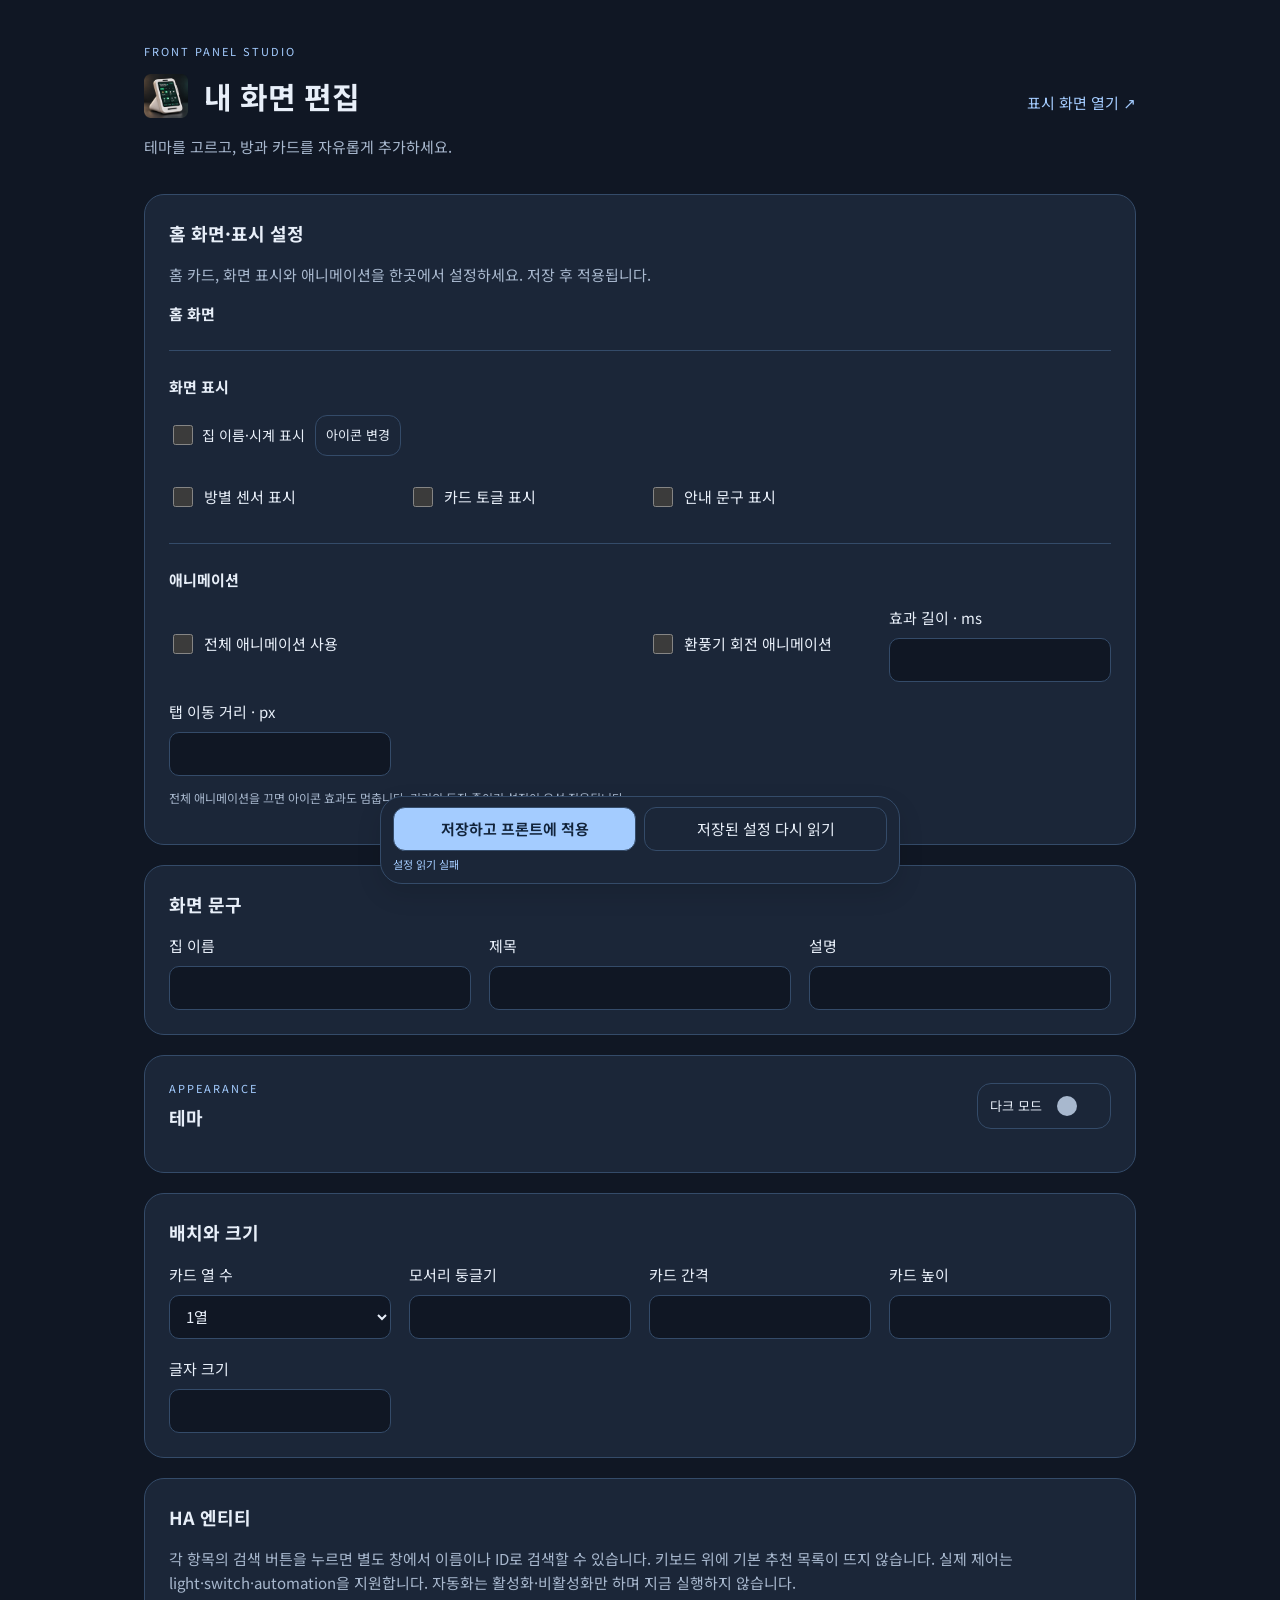
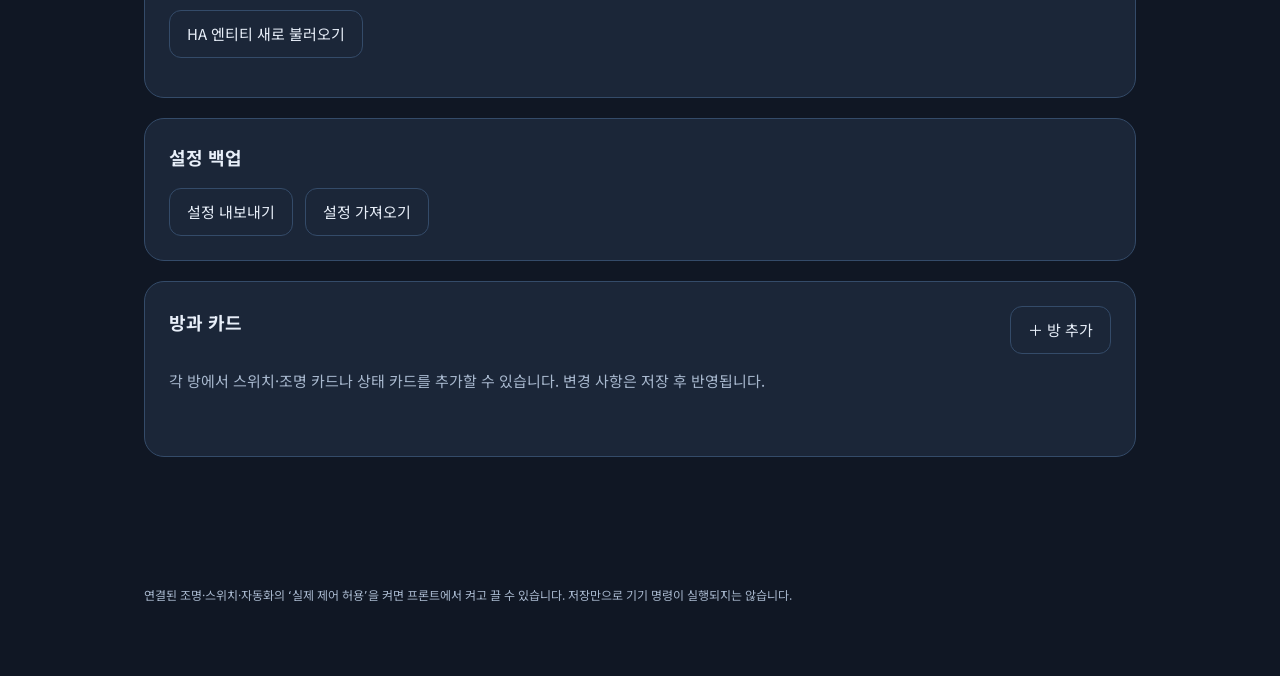
==== commit a9a534e8: "ui: simplify theme help text and update glass description" ====
--- a/front_panel/www/editor.html
+++ b/front_panel/www/editor.html
@@ -1,10 +1,10 @@
 <!doctype html>
-<html lang="ko"><head><meta charset="utf-8"><meta name="viewport" content="width=device-width,initial-scale=1,interactive-widget=resizes-content"><title>Front Panel · 편집기</title><link rel="stylesheet" href="./editor.css?v=0833"><link rel="stylesheet" href="./appearance.css?v=0834"><link rel="stylesheet" href="./home.css?v=0826"><script defer src="./ui.js?v=0827"></script><script defer src="./editor.js?v=0833"></script><link rel="stylesheet" href="./glass.css?v=0833"></head>
-<body><main class="editor"><header><div><p class="eyebrow">FRONT PANEL STUDIO</p><h1 class="editor-title"><img src="./addon-icon.png?v=0826" width="44" height="44" alt=""><span>내 화면 편집</span></h1><p>테마를 고르고, 방과 카드를 자유롭게 추가하세요.</p></div><a href="./?view=panel" target="_blank" rel="noopener">표시 화면 열기 ↗</a></header>
+<html lang="ko"><head><meta charset="utf-8"><meta name="viewport" content="width=device-width,initial-scale=1,interactive-widget=resizes-content"><title>Front Panel · 편집기</title><link rel="stylesheet" href="./editor.css?v=100"><link rel="stylesheet" href="./appearance.css?v=0834"><link rel="stylesheet" href="./home.css?v=0826"><script defer src="./ui.js?v=0827"></script><script defer src="./editor.js?v=100copy1"></script><link rel="stylesheet" href="./glass.css?v=0833"></head>
+<body><main class="editor"><header><div><p class="eyebrow">FRONT PANEL STUDIO</p><h1 class="editor-title"><img src="./addon-icon.png?v=0826" width="44" height="44" alt=""><span>내 화면 편집</span></h1><p>테마를 고르고, 방과 카드를 자유롭게 추가하세요.</p></div><a href="./?view=panel">표시 화면 열기 ↗</a></header>
 <form id="editor-form">
 <section id="home-display-settings"><h2>홈 화면·표시 설정</h2><p>홈 카드, 화면 표시와 애니메이션을 한곳에서 설정하세요. 저장 후 적용됩니다.</p><div class="settings-group"><h3>홈 화면</h3><div id="home-settings"></div></div><div class="settings-group" id="display-settings"><h3>화면 표시</h3><div class="fields"><div class="header-display-controls"><label class="check"><input name="header" type="checkbox">집 이름·시계 표시</label><button type="button" id="change-header-icon">아이콘 변경</button></div><label class="check"><input name="sensors" type="checkbox">방별 센서 표시</label><label class="check"><input name="card_toggles" type="checkbox">카드 토글 표시</label><label class="check"><input name="notice" type="checkbox">안내 문구 표시</label></div></div><div class="settings-group" id="animation-settings"><h3>애니메이션</h3><div class="fields"><label class="check"><input name="enabled" type="checkbox">전체 애니메이션 사용</label><div id="home-animation-settings"></div><label class="check"><input name="fan_enabled" type="checkbox">환풍기 회전 애니메이션</label><label>효과 길이 · ms<input name="duration" type="number" min="0" max="800" required></label><label>탭 이동 거리 · px<input name="distance" type="number" min="0" max="30" required></label></div><p class="hint">전체 애니메이션을 끄면 아이콘 효과도 멈춥니다. 기기의 동작 줄이기 설정이 우선 적용됩니다.</p></div></section>
 <section><h2>화면 문구</h2><div class="fields"><label>집 이름<input name="brand" maxlength="80" required></label><label>제목<input name="title" maxlength="80" required></label><label>설명<input name="subtitle" maxlength="80" required></label></div></section>
-<section class="appearance-section"><div class="appearance-toolbar"><div><p class="eyebrow">APPEARANCE</p><h2>테마</h2></div><button type="button" id="editor-mode-toggle" class="mode-control" role="switch" aria-checked="false" aria-label="다크 모드"><span>다크 모드</span><span class="mode-toggle-track" aria-hidden="true"><i></i></span></button></div><p id="theme-summary"></p><div id="themes" class="theme-grid"></div><p class="hint">6가지 색상 × 라이트·다크 = 12가지 조합. 모드를 바꿔도 선택한 색상은 유지됩니다.</p></section>
+<section class="appearance-section"><div class="appearance-toolbar"><div><p class="eyebrow">APPEARANCE</p><h2>테마</h2></div><button type="button" id="editor-mode-toggle" class="mode-control" role="switch" aria-checked="false" aria-label="다크 모드"><span>다크 모드</span><span class="mode-toggle-track" aria-hidden="true"><i></i></span></button></div><p id="theme-summary"></p><div id="themes" class="theme-grid"></div></section>
 <section><h2>배치와 크기</h2><div class="fields"><label>카드 열 수<select name="columns"><option value="1">1열</option><option value="2">2열</option><option value="3">3열</option></select></label><label>모서리 둥글기<input name="radius" type="number" min="0" max="48" required></label><label>카드 간격<input name="gap" type="number" min="4" max="40" required></label><label>카드 높이<input name="cardHeight" type="number" min="110" max="300" required></label><label>글자 크기<input name="fontSize" type="number" min="12" max="24" required></label></div></section>
 <section><h2>HA 엔티티</h2><p>각 항목의 검색 버튼을 누르면 별도 창에서 이름이나 ID로 검색할 수 있습니다. 키보드 위에 기본 추천 목록이 뜨지 않습니다. 실제 제어는 light·switch·automation을 지원합니다. 자동화는 활성화·비활성화만 하며 지금 실행하지 않습니다.</p><button type="button" id="load-entities">HA 엔티티 새로 불러오기</button><p id="ha-message" role="status"></p></section>
 
--- a/front_panel/www/editor.css
+++ b/front_panel/www/editor.css
@@ -1,5 +1,5 @@
 @font-face{font-family:PanelKO;src:url('./panel-ko.ttf?v=0825') format('truetype');font-weight:100 900;font-display:swap}
-:root{--bg:#101724;--surface:#1b2638;--text:#e8eff9;--muted:#a8b8ce;--accent:#a4ccff;--line:#344b69;--active:#b4d6ff;--soft:#b4d6ff;--on-active:#12243b;--on-accent:#12243b;color-scheme:dark}@font-face{font-family:PanelFallback;src:url('./panel-ko.woff2') format('woff2');font-weight:100 900;font-display:swap;unicode-range:U+AC00-D7A3,U+1100-11FF,U+3130-318F}*{box-sizing:border-box}[hidden]{display:none!important}body{margin:0;background:var(--bg);color:var(--text);font:15px PanelKO,PanelFallback,system-ui,sans-serif;line-height:1.6}.editor{max-width:1040px;padding:32px 24px 60px;margin:auto}header,.section-head{display:flex;align-items:center;justify-content:space-between;gap:20px}h1{margin:4px 0;font-size:30px}h2{font-size:18px;margin:0 0 16px}p{color:var(--muted)}.eyebrow{letter-spacing:2px;font-size:11px;color:var(--accent)}section{background:var(--surface);border:1px solid var(--line);border-radius:20px;padding:24px;margin:20px 0}.fields{display:grid;grid-template-columns:repeat(auto-fit,minmax(180px,1fr));gap:18px}label{display:flex;flex-direction:column;gap:8px;color:var(--text)}input,select,button,.file{font:inherit;color:inherit}input,select{width:100%;min-height:44px;background:var(--bg);border:1px solid var(--line);border-radius:10px;padding:9px 12px}input::placeholder{color:var(--muted)}.check{flex-direction:row;align-items:center;min-height:44px}.check input{width:20px;min-height:20px;height:20px;accent-color:var(--accent)}button,.file{border:1px solid var(--line);border-radius:12px;background:var(--surface);padding:11px 17px;cursor:pointer}button:disabled{opacity:.4;cursor:default}button[type=submit]{background:var(--accent);color:var(--on-accent);font-weight:650}a{color:var(--accent);text-decoration:none}.actions,footer{display:flex;align-items:center;flex-wrap:wrap;gap:12px}footer{display:grid;grid-template-columns:repeat(2,minmax(0,1fr));align-items:stretch;position:sticky;bottom:16px;bottom:max(16px,env(safe-area-inset-bottom));z-index:4;width:min(520px,calc(100% - 24px));background:var(--surface);border:1px solid var(--line);border-radius:22px;padding:10px 12px;margin:20px auto;gap:6px 8px;box-shadow:0 10px 26px #0000001c}.file input{display:none}footer>button{min-width:0;min-height:44px;padding:8px 6px;white-space:normal;word-break:keep-all;overflow-wrap:normal}#message{grid-column:1/-1;color:var(--accent);font-size:11px;line-height:1.4;min-width:0;overflow-wrap:anywhere}small,.hint{color:var(--muted);font-size:12px}.login{max-width:430px;margin:10vh auto;padding:30px}.login form{display:grid;gap:20px;margin:30px 0}button:focus-visible,input:focus-visible,select:focus-visible,a:focus-visible{outline:3px solid var(--accent);outline-offset:3px}
+:root{--bg:#101724;--surface:#1b2638;--text:#e8eff9;--muted:#a8b8ce;--accent:#a4ccff;--line:#344b69;--active:#b4d6ff;--soft:#b4d6ff;--on-active:#12243b;--on-accent:#12243b;color-scheme:dark}@font-face{font-family:PanelFallback;src:url('./panel-ko.woff2') format('woff2');font-weight:100 900;font-display:swap;unicode-range:U+AC00-D7A3,U+1100-11FF,U+3130-318F}*{box-sizing:border-box}[hidden]{display:none!important}body{margin:0;background:var(--bg);color:var(--text);font:15px PanelKO,PanelFallback,system-ui,sans-serif;line-height:1.6}.editor{max-width:1040px;padding:32px 24px 60px;margin:auto}header,.section-head{display:flex;align-items:center;justify-content:space-between;gap:20px}h1{margin:4px 0;font-size:30px}h2{font-size:18px;margin:0 0 16px}p{color:var(--muted)}.eyebrow{letter-spacing:2px;font-size:11px;color:var(--accent)}section{background:var(--surface);border:1px solid var(--line);border-radius:20px;padding:24px;margin:20px 0}.fields{display:grid;grid-template-columns:repeat(auto-fit,minmax(180px,1fr));gap:18px}label{display:flex;flex-direction:column;gap:8px;color:var(--text)}input,select,button,.file{font:inherit;color:inherit}input,select{width:100%;min-height:44px;background:var(--bg);border:1px solid var(--line);border-radius:10px;padding:9px 12px}input::placeholder{color:var(--muted)}.check{flex-direction:row;align-items:center;min-height:44px}.check input{width:20px;min-height:20px;height:20px;accent-color:var(--accent)}button,.file{border:1px solid var(--line);border-radius:12px;background:var(--surface);padding:11px 17px;cursor:pointer}button:disabled{opacity:.4;cursor:default}button[type=submit]{background:var(--accent);color:var(--on-accent);font-weight:650}a{color:var(--accent);text-decoration:none}.actions,footer{display:flex;align-items:center;flex-wrap:wrap;gap:12px}footer{display:grid;grid-template-columns:repeat(2,minmax(0,1fr));align-items:stretch;position:sticky;bottom:16px;bottom:max(16px,env(safe-area-inset-bottom));z-index:4;width:min(520px,calc(100% - 24px));background:var(--surface);border:1px solid var(--line);border-radius:22px;padding:10px 12px;margin:20px auto;gap:6px 8px;box-shadow:0 10px 26px #0000001c}.file input{display:none}footer>button{min-width:0;min-height:44px;padding:8px 6px;white-space:normal;word-break:keep-all;overflow-wrap:normal}#message{grid-column:1/-1;color:var(--accent);font-size:11px;line-height:1.4;min-width:0;overflow-wrap:anywhere}small,.hint{color:var(--muted);font-size:12px}button:focus-visible,input:focus-visible,select:focus-visible,a:focus-visible{outline:3px solid var(--accent);outline-offset:3px}
 .theme-grid{display:grid;grid-template-columns:repeat(3,1fr);gap:14px}.theme-tile{text-align:left;padding:12px;background:var(--bg)}.theme-tile[aria-pressed=true]{outline:2px solid var(--accent);outline-offset:2px}.theme-preview{height:65px;display:flex;gap:8px;align-items:center;padding:14px;border-radius:8px;margin-bottom:10px}.theme-preview span{display:block;flex:1;height:30px;border-radius:7px}.theme-tile b{font-size:13px}.room-editor{padding:18px;border:1px solid var(--line);border-radius:15px;margin:18px 0;background:var(--bg)}.room-head{display:flex;align-items:end;gap:10px;margin-bottom:18px}.room-head label{flex:1}.room-head button{padding:10px}.card-editor{background:var(--surface);border:1px solid var(--line);padding:16px;border-radius:12px;margin-bottom:14px}.card-editor-top{display:flex;align-items:end;gap:8px;margin-bottom:14px}.card-editor-top label{flex:1}.card-editor-top button{padding:10px}.icon-preview{display:grid;place-items:center;width:40px;min-width:40px;height:44px;color:var(--accent)}.icon-preview svg{height:29px;width:29px}.danger{color:var(--text);border-style:dashed}.room-sensors{border:1px solid var(--line);border-radius:12px;padding:16px;margin-bottom:20px;background:var(--surface)}.room-sensors h3{font-size:15px;margin:0 0 14px}.entity-field{display:flex;gap:8px;min-width:0}.entity-field input{min-width:0;flex:1;text-overflow:ellipsis;cursor:pointer}.entity-field button{flex-shrink:0;padding:9px 12px}
 .entity-picker{position:fixed;top:var(--picker-top,0px);left:var(--picker-left,0px);width:var(--picker-width,100%);height:var(--picker-height,100dvh);display:flex;align-items:center;justify-content:center;background:var(--bg);z-index:9999;padding:12px;overflow:hidden}.picker-box{width:min(640px,100%);height:100%;max-height:900px;min-height:0;display:flex;flex-direction:column;gap:12px;background:var(--surface);border:1px solid var(--line);border-radius:18px;padding:16px}.picker-head{display:flex;align-items:center;justify-content:space-between;gap:12px;flex-shrink:0}.picker-head h2{margin:0;font-size:17px}.picker-head button{padding:8px 12px}.picker-search{font-size:16px;flex-shrink:0;min-height:48px}.picker-count{margin:0;font-size:12px;flex-shrink:0}.picker-results{flex:1;min-height:0;overflow-y:auto;overscroll-behavior:contain;touch-action:pan-y;display:flex;flex-direction:column;gap:8px}.entity-result{text-align:left;display:block;flex-shrink:0;padding:10px 12px;min-height:66px;overflow-wrap:anywhere;background:var(--bg)}.entity-result b{display:block;font-size:14px}.entity-result span{display:block;font-size:12px;color:var(--muted)}.entity-result small{color:var(--accent)}.picker-footer{display:flex;gap:8px;flex-wrap:wrap;flex-shrink:0}.picker-footer button{padding:9px 12px}
 .editor-room-tabs{display:flex;gap:8px;overflow-x:auto;position:sticky;top:0;z-index:3;background:var(--surface);padding:12px 0;scrollbar-width:thin}.editor-room-tab{flex-shrink:0;min-height:44px}.editor-room-tab[aria-selected=true]{background:var(--accent);color:var(--on-accent);border-color:var(--accent);font-weight:650}.sensor-editor{padding:14px 0;border-bottom:1px solid var(--line);margin-bottom:16px}.room-head label,.card-editor-top label{min-width:0}button:focus-visible{outline:2px solid var(--accent);outline-offset:2px}
